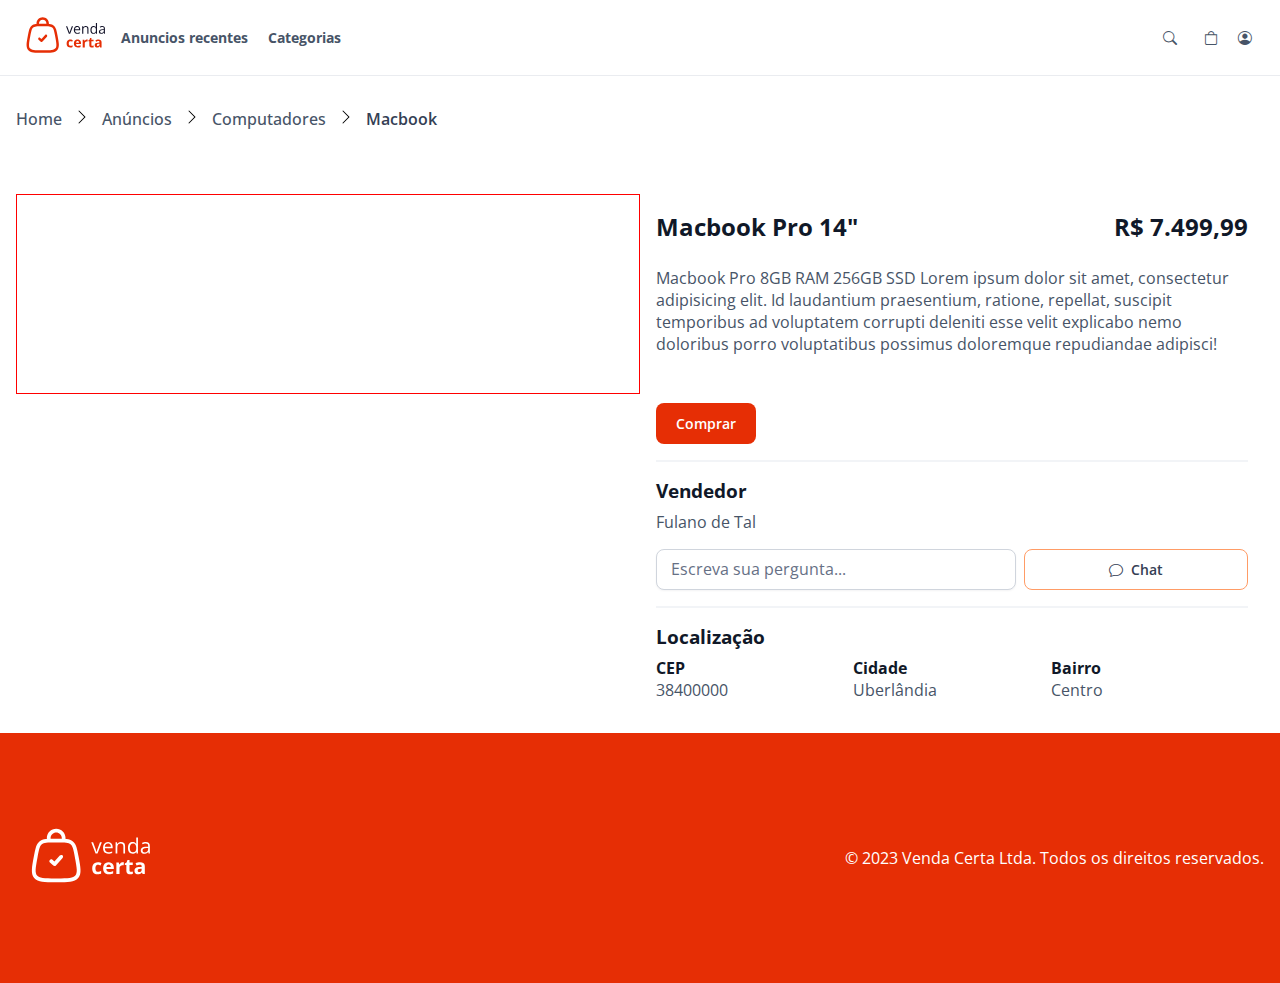
==== announcement.html @ 32ae6186 "[ADD] Announcement page" ====
<!DOCTYPE html>
<html lang="pt-BR">
  <head>
    <meta charset="UTF-8" />
    <meta name="viewport" content="width=device-width, initial-scale=1.0" />
    <link rel="stylesheet" href="/style/announcement.css" />
    <link rel="stylesheet" href="/style/main.css" />
    <link rel="stylesheet" href="/style/navbar.css" />
    <link rel="stylesheet" href="/style/footer.css" />

    <link
      rel="shortcut icon"
      href="./assets/logo/favicon.ico"
      type="image/x-icon"
    />

    <!-- Bootstrap Icons -->
    <link
      rel="stylesheet"
      href="https://cdn.jsdelivr.net/npm/bootstrap-icons@1.10.5/font/bootstrap-icons.css"
    />
    <title>Venda Certa</title>
  </head>

  <body>
    <header>
      <nav class="navbar container">
        <a href="index.html" class="navbar__logo">
          <img
            src="./assets/logo/logo-default.svg"
            alt="Venda Certa logo"
            height="50"
          />
        </a>

        <ul class="navbar__links list--none list--inline">
          <li class="navbar__link">
            <a href="#recent-announcements" class="link--no-underline"
              >Anuncios recentes</a
            >
          </li>
          <li class="navbar__link">
            <a href="#categories" class="link--no-underline">Categorias</a>
          </li>
        </ul>

        <ul class="navbar__cta list--none list--inline">
          <li>
            <button class="fab fab--md" onclick="modalSearchbar()">
              <i class="bi bi-search"></i>
            </button>
          </li>

          <li class="navbar__link">
            <a href="#" class="link--no-underline"><i class="bi bi-bag"></i></a>
          </li>
          <li class="navbar__link">
            <a href="login.html" class="link--no-underline"
              ><i class="bi bi-person-circle"></i
            ></a>
          </li>

          <li>
            <button
              class="fab fab--md navbar__toggle"
              onclick="openHamburgerMenu()"
            >
              <i class="bi bi-list"></i>
            </button>
          </li>
        </ul>
      </nav>
    </header>

    <main>
      <nav class="container">
        <ul class="breadcrumb list--none list--inline">
          <li class="breadcrumb__link">
            <a class="link--no-underline" href="index.html">Home</a>
          </li>
          <li class="breadcrumb__link">
            <a class="link--no-underline" href="#">Anúncios</a>
          </li>
          <li class="breadcrumb__link">
            <a class="link--no-underline" href="#">Computadores</a>
          </li>
          <li class="breadcrumb__link breadcrumb__link--active">
            <a class="link--no-underline" href="#">Macbook</a>
          </li>
        </ul>
      </nav>

      <section class="container">
        <div class="announcement">
          <div class="announcement__gallery"></div>
          <div class="announcement__info">
            <div class="announcement__header">
              <h2 class="announcement__title">Macbook Pro 14"</h2>
              <h2 class="announcement__price">R$ 7.499,99</h2>
              <p class="announcement__description">
                Macbook Pro 8GB RAM 256GB SSD Lorem ipsum dolor sit amet,
                consectetur adipisicing elit. Id laudantium praesentium,
                ratione, repellat, suscipit temporibus ad voluptatem corrupti
                deleniti esse velit explicabo nemo doloribus porro voluptatibus
                possimus doloremque repudiandae adipisci!
              </p>
            </div>

            <button class="button--md button--primary">Comprar</button>

            <hr />

            <div class="announcement__seller-wrapper">
              <h3 class="announcement__seller">Vendedor</h3>
              <p class="announcement__seller">Fulano de Tal</p>

              <form method="post">
                <input
                  class="input--md"
                  type="text"
                  name="message"
                  id="message"
                  placeholder="Escreva sua pergunta..."
                />
                <button
                  type="submit"
                  class="button--md button--outline button-icon--left"
                >
                  <i class="bi bi-chat"></i>Chat
                </button>
              </form>
            </div>

            <hr />

            <div class="announcement__location-wrapper">
              <h3 class="announcement__location">Localização</h3>

              <div class="announcement__location-column">
                <h4 class="announcement__postal-code-title">CEP</h4>
                <p class="announcement__postal-code">38400000</p>
              </div>
              <div class="announcement__location-column">
                <h4 class="announcement__city-title">Cidade</h4>
                <p class="announcement__city">Uberlândia</p>
              </div>
              <div class="announcement__location-column">
                <h4 class="announcement__neighborhood-title">Bairro</h4>
                <p class="announcement__neighborhood">Centro</p>
              </div>
            </div>
          </div>
        </div>
      </section>
    </main>
    <footer>
      <div class="footer container">
        <a href="index.html" class="footer__logo">
          <img
            src="./assets/logo/logo-dark.svg"
            alt="Venda Certa logo"
            height="75"
          />
        </a>

        <p class="footer__copyright">
          © 2023 Venda Certa Ltda. Todos os direitos reservados.
        </p>
      </div>
    </footer>

    <script src="./js/searchbar-modal.js"></script>
    <script src="./js/searchbar-dropdown.js"></script>
    <script src="./js/hamburger-menu.js"></script>
  </body>
</html>
---- style/announcement.css ----
main {
    min-height: calc(100vh - 250px);
}
.announcement {
    display: flex;
    flex-wrap: wrap;
}

.announcement__gallery {
    width: 100%;
    flex: 1 1 auto;
    height: 200px;
    border: 1px solid red;
}

.announcement__info {
    width: 100%;
    flex: 1 1 auto;

    padding: 16px;
}

.announcement__info div:has(h3) h3 {
    margin-bottom: 8px;
}

.announcement__header {
    display: flex;
    flex-wrap: wrap;
}

.announcement__title {
    flex: 1 0 50%;
    margin-bottom: 24px;
}

.announcement__price {
    flex: 1 0 50%;
    margin-bottom: 24px;
    text-align: end;
}

.announcement__description {
    flex: 1 0 100%;
    height: 112px;
    margin-bottom: 24px;
    overflow: hidden;
    text-overflow: ellipsis;
}

.announcement__seller-wrapper form {
    display: flex;
    column-gap: 8px;
    margin-top: 16px;
}

.announcement__seller-wrapper form > input {
    flex: 1 1 auto;
}

.announcement__seller-wrapper form > button {
    width: max-content;
    flex: 1 0 auto;
}

.announcement__location-wrapper {
    width: 100%;
    display: flex;
    flex-wrap: wrap;
}

.announcement__location {
    flex: 1 0 100%;
}

.announcement__location-column {
    flex: 1 1 33.33%;
}


/* Small devices (landscape phones, 576px and up) */
@media (min-width: 576px) {
    .announcement__gallery {
        width: 50%;
    }

    .announcement__info {
        width: 50%;
    }
}

/* Medium devices (tablets, 768px and up) */
@media (min-width: 768px) {}

/* Large devices (desktops, 992px and up) */
@media (min-width: 992px) {}

/* X-Large devices (large desktops, 1200px and up) */
@media (min-width: 1200px) {}

/* XX-Large devices (larger desktops, 1400px and up) */
@media (min-width: 1400px) {}
---- style/main.css ----
/* X-Small devices (portrait phones, less than 576px)
 No media query for `xs` since this is the default in Bootstrap */

@import url("https://fonts.googleapis.com/css2?family=Open+Sans:ital,wght@0,300;0,400;0,500;0,600;0,700;0,800;1,300;1,400;1,500;1,600;1,700;1,800&display=swap");

:root {
  --orange-25: #fff9f5;
  --orange-50: #fff4ed;
  --orange-100: #ffe6d5;
  --orange-200: #ffd6ae;
  --orange-300: #ff9c66;
  --orange-400: #ff692e;
  --orange-500: #ff4405;
  --orange-600: #e62e05;
  --orange-700: #bc1b06;
  --orange-800: #97180c;
  --orange-900: #771a0d;
  --orange-950: #57130a;

  --red-25: #fffbfa;
  --red-50: #fef3f2;
  --red-100: #fee4e2;
  --red-200: #fecdca;
  --red-300: #fda29b;
  --red-400: #f97066;
  --red-500: #f04438;
  --red-600: #d92d20;
  --red-700: #b42318;
  --red-800: #912018;
  --red-900: #7a271a;
  --red-950: #55160c;

  --gray-25: #fcfcfd;
  --gray-50: #f9fafb;
  --gray-100: #f2f4f7;
  --gray-200: #eaecf0;
  --gray-300: #d0d5dd;
  --gray-400: #98a2b3;
  --gray-500: #667085;
  --gray-600: #475467;
  --gray-700: #344054;
  --gray-900: #101828;
  --gray-950: #0c111d;
}

* {
  box-sizing: border-box;
  margin: 0;
  padding: 0;

  font-family: "Open Sans", sans-serif;
  color: var(--gray-600);
}

/* body {
  min-height: 100%;
} */

h1,
h2,
h3,
h4,
h5 {
  color: var(--gray-900);
}

.list--none {
  list-style-type: none;
}

.list--inline li {
  display: inline-block;
}

.link--no-underline {
  text-decoration: none;
}

/* BUTTONS */
button {
  border-radius: 8px;
  border: none;
  cursor: pointer;
  font-weight: 600;
}

.button--sm {
  height: 37px;
  padding: 8px 12px;
  font-size: 14px;
}

.button--md {
  height: 41px;
  padding: 10px 20px;
  font-size: 14px;
}

.button--lg {
  height: 48px;
  padding: 12px 20px;
  font-size: 16px;
}

.button-icon--left i {
  margin-right: 8px;
}

.button-icon--right i {
  margin-left: 8px;
}

.fab {
  background-color: transparent;
}

.fab--xs {
  border-radius: 100%;
  width: 32px;
  height: 32px;
  padding: 4px;
  font-size: 12px;
}

.fab--sm {
  border-radius: 100%;
  width: 40px;
  height: 40px;
  padding: 8px;
  font-size: 14px;
}

.fab--md {
  border-radius: 100%;
  width: 44px;
  height: 44px;
  padding: 10px;
  font-size: 14px;
}

.fab--lg {
  border-radius: 100%;
  width: 48px;
  height: 48px;
  padding: 12px;
  font-size: 16px;
}

.fab--xl {
  border-radius: 100%;
  width: 52px;
  height: 52px;
  padding: 14px;
  font-size: 16px;
}

.fab--white i {
  color: #fff;
}

.fab:hover i {
  color: var(--orange-600);
}

.button--primary {
  color: #fff;
  background-color: var(--orange-600);
}

.button--primary:hover {
  background-color: var(--orange-700);
}

.button--primary:focus {
  outline: 3px solid var(--orange-100);
}

.button--primary:disabled {
  background-color: var(--orange-200);
}

.button--primary i {
  color: #fff;
}

.button--secundary {
  color: var(--orange-700);
  background-color: #fff;
}

.button--secundary:hover {
  color: var(--orange-800);
  background-color: var(--orange-50);
}

.button--secundary:focus {
  color: var(--orange-700);
  background-color: var(--orange-100);
}

.button--secundary:disabled {
  color: var(--gray-300);
  background-color: #fff;
}

.button--secundary i {
  color: var(--orange-700);
}

.button--outline {
  color: var(--gray-700);
  background-color: #fff;
  border: 1px solid var(--orange-300);
}

.button--outline:hover {
  background-color: var(--orange-50);
}

.button--outline:focus {
  background-color: #fff;
  border: 1px solid var(--orange-300);
  outline: 3px solid var(--orange-100);
}

.button--outline:disabled {
  color: var(--gray-300);
  background-color: #fff;
  border: 1px solid var(--orange-200);
}

.button--outline i {
  color: var(--gray-700);
}

/* FORM */
.form-field {
  display: flex;
  flex-direction: column;
  gap: 6px;
  margin-bottom: 24px;
}

.form-field--inline {
  display: flex;
  flex-direction: row;
  margin-bottom: 16px;
}

.label {
  color: var(--gray-700);
  font-weight: 500;
}

.hint {
  color: var(--gray-600);
  font-size: 14px;
  font-style: normal;
  font-weight: 400;
  line-height: 20px;
}

.hint--error {
  color: var(--red-500);
  font-size: 14px;
  font-style: normal;
  font-weight: 400;
  line-height: 20px;
}

::placeholder {
  color: var(--gray-500);
}

input:is([type=text], [type=email], [type=password], [type=search]),
select,
textarea {
  background-color: #fff;
  border-radius: 8px;
  border: 1px solid var(--gray-300);
  box-shadow: 0px 1px 2px 0px rgba(16, 24, 40, 0.05);
  font: normal 16px/120% "Open Sans", sans-serif;
  color: var(--gray-900);
}

input:focus-visible,
select:focus-visible,
textarea:focus-visible {
  border: 1px solid var(--orange-300);
  box-shadow: 0px 0px 0px 4px var(--orange-100),
    0px 1px 2px 0px rgba(16, 24, 40, 0.05);
  outline: none;
}

input:invalid,
select:invalid,
textarea:invalid {
  border: 1px solid var(--red-300);
  box-shadow: 0px 1px 2px 0px rgba(16, 24, 40, 0.05);
  outline: none;
}

input:invalid:focus-visible {
  box-shadow: 0px 0px 0px 4px var(--red-100),
    0px 1px 2px 0px rgba(16, 24, 40, 0.05);
}

.input--md {
  padding: 10px 14px;
}

/* BREADCRUMB */
.breadcrumb {
  margin: 16px 0 32px;
}

.breadcrumb__link a {
  color: var(--gray-600);
  font-weight: 500;
}

.breadcrumb__link::after {
  content: url(../assets/icons/chevron-right.svg);
  margin: 0 8px;
}

.breadcrumb__link:last-child:after {
  content: none;
}

.breadcrumb__link--active a {
  color: var(--gray-700);
  font-weight: 600;
}

/* BADGES */
.badge {
  font-size: 14px;
  font-weight: 500;

  margin-right: 8px;
  padding: 4px 14px;
  border: 1px solid;
  border-radius: 16px;
  white-space: nowrap;
}

.badge--orange {
  background-color: var(--orange-50);
  border-color: var(--orange-200);
  color: var(--orange-700);
}

/* SEARCHBAR */
.search-wrapper {
  display: none;
  position: fixed;
  z-index: 1;
  left: 0;
  top: 0;
  width: 100%;
  height: 100%;
  overflow: auto;
  background-color: rgb(0, 0, 0);
  background-color: rgba(0, 0, 0, 0.6);

  padding: 8px;
}

.search-wrapper__fields {
  display: flex;
  justify-content: space-between;
  align-items: center;
  background-color: #fff;
  border-radius: 25px;
}

.search-wrapper__fields input {
  width: calc(100% - 150px);
  border: none;
  box-shadow: none;
}

:is(.search-wrapper__fields) :is(button, input):focus-visible {
  border: none;
  box-shadow: none;
  outline: none;
}

.search-wrapper__fields button:active {
  border: none;
  box-shadow: none;
  outline: none;
}

.search-wrapper__button--filter,
.search-wrapper__button--submit {
  height: 41px;
  border-radius: 25px;
}

.search-wrapper__button--close {
  display: flex;
  justify-content: end;
}

.search-wrapper__dropdown {
  position: relative;
}

.search-wrapper__filters {
  display: none;
  position: absolute;
  top: 48px;

  width: 100%;
  background-color: #fff;
  border-radius: 16px;
  padding: 16px;
}

.search-wrapper__filters>section {
  margin-bottom: 16px;
}

.category {
  margin: 16px 0 32px;
}

.category__list {
  display: flex;
  flex-wrap: nowrap;
  justify-content: flex-start;
  align-items: center;
  overflow: auto;
}

/* GENERAL CLASSES */

.section__title {
  color: var(--gray-600);
  margin: 24px 0 16px;
}

.section__subtitle {
  color: var(--gray-600);
  margin-bottom: 8px;
}

/* HERO */

.hero {
  width: 100%;
  height: 400px;
  background: var(--orange-100) url("../assets/images/girl-headphone.jpg") no-repeat center;
  background-size: cover;
  margin: 16px 0 32px;
}

main>section {
  padding: 0 16px;
}

.recent-announcements {
  margin: 16px 0 32px;
}

.recent-announcements__list {
  display: flex;
  flex-wrap: wrap;
  justify-content: space-between;
  align-items: flex-start;
  gap: 32px 8px;
}

.product-card {
  max-width: calc(50% - 8px);
}

.product-card__thumbnail-wrap {
  padding-top: 100%;
  position: relative;
  background-color: var(--gray-200);
  border-radius: 8px;
}


.product-card__image {
  position: absolute;
  top: 0;
  left: 0;
  bottom: 0;
  right: 0;
  border-radius: 8px;

  display: flex;
  justify-content: center;
  align-items: center;
}

.product-card__image>img {
  width: 80%;
  mix-blend-mode: multiply;
  transition: all .2s ease-in-out;
}

.product-card:hover .product-card__image>img {
  transform: scale(1.1);
}

.product-card__body {
  display: flex;
  flex-wrap: wrap;
}

.product-card__title {
  flex-basis: 50%;
  margin: 8px 0;
  white-space: nowrap;
  overflow: hidden;
  text-overflow: ellipsis;
}

.product-card__price {
  flex-basis: 50%;
  text-align: end;
  margin: 8px 0;
  white-space: nowrap;
  overflow: hidden;
  text-overflow: ellipsis;
}

.product-card__description {
  flex-basis: 100%;
  margin: 8px 0;
  white-space: nowrap;
  overflow: hidden;
  text-overflow: ellipsis;
}

hr {
  margin: 16px 0;
  height: 2px;
  background: var(--gray-100);
  border: none;
}

/* BOOTSTRAP CLASSES */
.w-100 {
  width: 100%;
}

.vw-100 {
  width: 100vw;
}

.vh-100 {
  width: 100vh;
}

.show {
  display: block;
}

.open {
  display: flex !important;
}

.container,
.container-sm,
.container-md,
.container-lg,
.container-xl,
.container-xxl,
.container-fluid {
  width: 100%;
  margin: auto;
  padding: 16px;
}

.radio-inputs {
  position: relative;
  display: flex;
  flex-wrap: wrap;
  border-radius: 8px;
  background-color: var(--gray-50);
  box-shadow: 0px 1px 2px 0px rgba(16, 24, 40, 0.05);
  padding: 4px;
  max-width: 100%;
  font-size: 14px;
}

.radio-inputs .radio {
  flex: 1 1 auto;
  text-align: center;
}

.radio-inputs .radio input {
  display: none;
}

.radio-inputs .radio .name {
  display: flex;
  cursor: pointer;
  align-items: center;
  justify-content: center;
  border-radius: 8px;
  border: none;
  padding: 10px 20px;
  height: 41px;
  color: var(--gray-700);
  transition: all .15s ease-in-out;
}

.radio-inputs .radio input:checked+.name {
  color: var(--orange-700);
  background-color: var(--orange-100);
  font-family: 600;
}

.form-field--inline {
  display: flex;
  flex-wrap: wrap;
  gap: 8px;
}

.form-field--inline .form-field {
  flex: 1;
  margin: 0;
}




/* Small devices (landscape phones, 576px and up) */
@media (min-width: 576px) {}

/* Medium devices (tablets, 768px and up) */
@media (min-width: 768px) {}

/* Large devices (desktops, 992px and up) */
@media (min-width: 992px) {}

/* X-Large devices (large desktops, 1200px and up) */
@media (min-width: 1200px) {}

/* XX-Large devices (larger desktops, 1400px and up) */
@media (min-width: 1400px) {}
---- style/navbar.css ----
header {
    width: 100%;
    background-color: #fff;
    /* border-bottom: 1px solid #dfe2e1; */
    border-bottom: 1px solid var(--gray-200);
}

.navbar {
    display: flex;
    flex-wrap: wrap;
    /* justify-content: space-between; */
    align-items: center;
    padding: 10px 16px;
}

.navbar__logo {
    margin-right: auto;
    order: 1;
}

.navbar__cta {
    order: 2;
}

.navbar__links {
    display: none;
    width: 100%;
    /* display: flex; */
    flex-direction: column;
    justify-content: center;
    align-items: flex-end;
    margin-right: auto;
    order: 3;
}

.navbar__link>* {
    font-size: 0.875rem;
    font-weight: 700;
    color: var(--gray-600);
    line-height: 1.8;
    padding: 0.5rem;
}

.navbar__link:hover > .link--no-underline,
.link--no-underline:hover > * {
    color: var(--orange-600);
}

.navbar__toggle {
    display: block;
}


/* Small devices (landscape phones, 576px and up) */
@media (min-width: 576px) {
    .navbar__cta {
        order: 3;
    }
    .navbar__links {
        order: 2;
        width: max-content;
    }
    .navbar__links {
        flex-direction: row;
    }

}

/* Medium devices (tablets, 768px and up) */
@media (min-width: 768px) {
    .navbar__logo {
        margin-right: 0;
    }

    .navbar__links {
        display: block;
    }

    .navbar__toggle {
        display: none;
    }
}

/* Large devices (desktops, 992px and up) */
@media (min-width: 992px) {}

/* X-Large devices (large desktops, 1200px and up) */
@media (min-width: 1200px) {}

/* XX-Large devices (larger desktops, 1400px and up) */
@media (min-width: 1400px) {}
---- style/footer.css ----
footer {
    width: 100%;
    height: 250px;
    background-color: var(--orange-600);
}

.footer {
    display: flex;
    flex-wrap: wrap;
    justify-content: center;
    align-items: center;

    height: 100%;
    padding: 16px;
}

.footer__copyright {
    color: #fff;
    text-align: center;
}

/* Small devices (landscape phones, 576px and up) */
@media (min-width: 576px) {}

/* Medium devices (tablets, 768px and up) */
@media (min-width: 768px) {
    .footer {
        justify-content: space-between;
        align-items: center;
    }
    .footer__copyright {
        text-align: end;
    }
}

/* Large devices (desktops, 992px and up) */
@media (min-width: 992px) {}

/* X-Large devices (large desktops, 1200px and up) */
@media (min-width: 1200px) {}

/* XX-Large devices (larger desktops, 1400px and up) */
@media (min-width: 1400px) {}
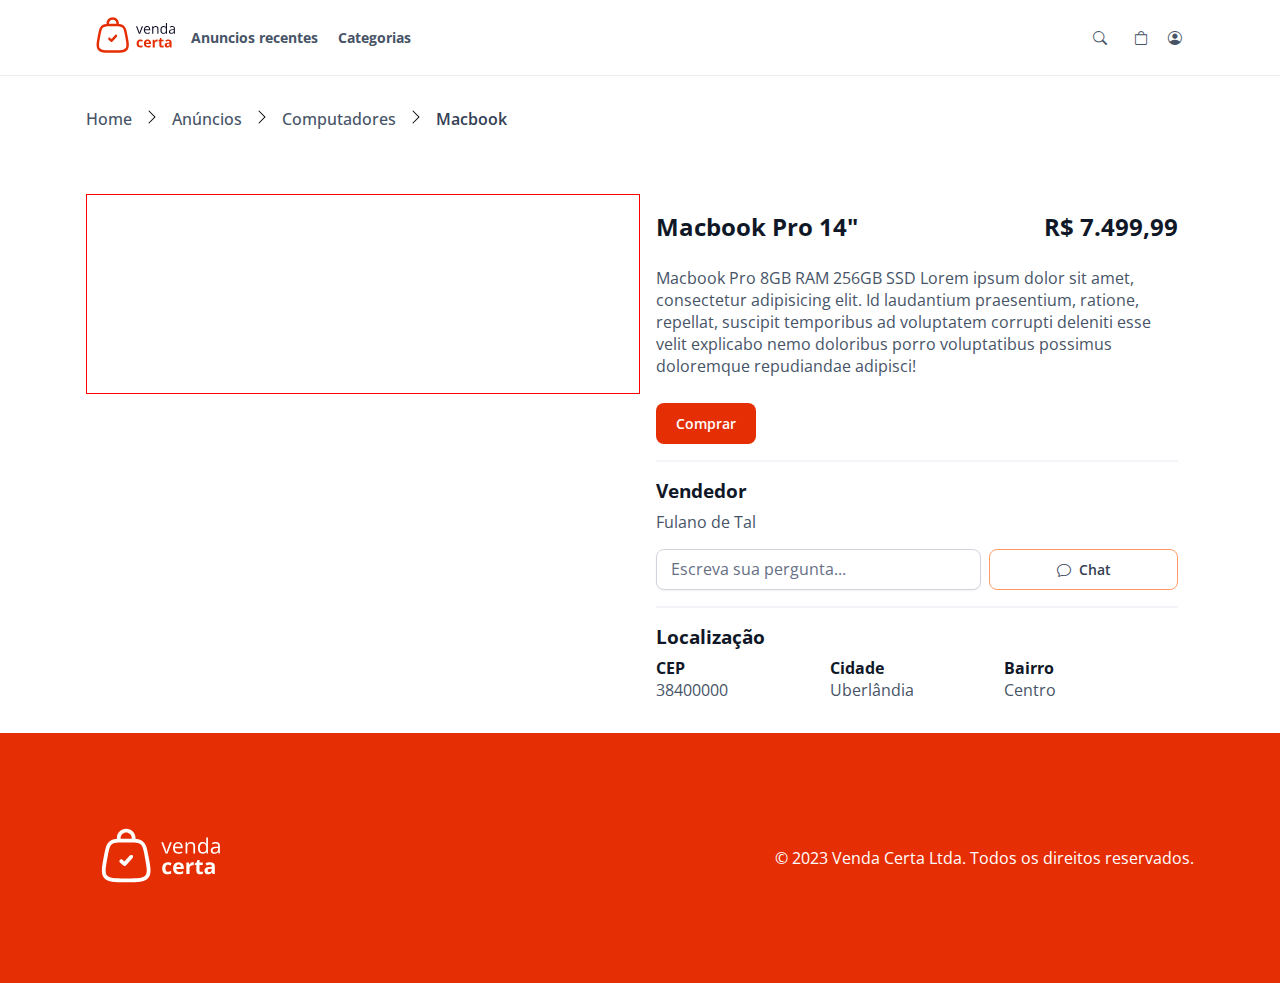
==== commit e2b39963: "[FIX] Scrollbar in category list" ====
--- a/announcement.html
+++ b/announcement.html
@@ -35,12 +35,12 @@
 
         <ul class="navbar__links list--none list--inline">
           <li class="navbar__link">
-            <a href="#recent-announcements" class="link--no-underline"
+            <a href="index.html#recent-announcements" class="link--no-underline"
               >Anuncios recentes</a
             >
           </li>
           <li class="navbar__link">
-            <a href="#categories" class="link--no-underline">Categorias</a>
+            <a href="index.html#categories" class="link--no-underline">Categorias</a>
           </li>
         </ul>
 
--- a/style/main.css
+++ b/style/main.css
@@ -52,6 +52,31 @@
   color: var(--gray-600);
 }
 
+html {
+  scroll-behavior: smooth;
+}
+
+::-webkit-scrollbar {
+  width: 8px;
+  height: 8px;
+}
+
+/* Track */
+::-webkit-scrollbar-track {
+  background: var(--gray-100);
+}
+
+/* Handle */
+::-webkit-scrollbar-thumb {
+  background: var(--orange-600);
+  border-radius: 12px;
+}
+
+/* Handle on hover */
+::-webkit-scrollbar-thumb:hover {
+  background: var(--orange-700);
+}
+
 /* body {
   min-height: 100%;
 } */
@@ -410,8 +435,10 @@
 
 .search-wrapper__filters {
   display: none;
-  position: absolute;
-  top: 48px;
+  /* position: absolute;
+  top: 64px; */
+
+  margin-top: 8px;
 
   width: 100%;
   background-color: #fff;
@@ -432,7 +459,8 @@
   flex-wrap: nowrap;
   justify-content: flex-start;
   align-items: center;
-  overflow: auto;
+  overflow-x: scroll;
+  padding-bottom: 16px;
 }
 
 /* GENERAL CLASSES */
@@ -630,19 +658,108 @@
 }
 
 
-
-
 /* Small devices (landscape phones, 576px and up) */
+@media (min-width: 576px) {
+
+  .container,
+  .container-sm {
+    width: 540px;
+  }
+
+  .container-md,
+  .container-lg,
+  .container-xl,
+  .container-xxl,
+  .container-fluid {
+    width: 100%;
+  }
+
+  .product-card {
+    max-width: calc(33% - 8px);
+  }
+}
+
 @media (min-width: 576px) {}
 
 /* Medium devices (tablets, 768px and up) */
+@media (min-width: 768px) {
+  .hero {
+    border-radius: 16px;
+  }
+
+  .container,
+  .container-sm,
+  .container-md {
+    width: 720px;
+  }
+
+  .container-lg,
+  .container-xl,
+  .container-xxl,
+  .container-fluid {
+    width: 100%;
+  }
+
+  .radio-inputs {
+    width: calc(50% - 8px);
+  }
+}
+
 @media (min-width: 768px) {}
 
 /* Large devices (desktops, 992px and up) */
+@media (min-width: 992px) {
+
+  .container,
+  .container-sm,
+  .container-md,
+  .container-lg {
+    width: 960px;
+  }
+
+  .container-xl,
+  .container-xxl,
+  .container-fluid {
+    width: 100%;
+  }
+}
+
 @media (min-width: 992px) {}
 
 /* X-Large devices (large desktops, 1200px and up) */
+@media (min-width: 1200px) {
+
+  .container,
+  .container-sm,
+  .container-md,
+  .container-lg,
+  .container-xl {
+    width: 1140px;
+  }
+
+  .container-xxl,
+  .container-fluid {
+    width: 100%;
+  }
+}
+
 @media (min-width: 1200px) {}
 
 /* XX-Large devices (larger desktops, 1400px and up) */
+@media (min-width: 1400px) {
+
+  .container,
+  .container-sm,
+  .container-md,
+  .container-lg,
+  .container-xl,
+  .container-xxl {
+    width: 1320px;
+  }
+
+  .container-fluid {
+    width: 100%;
+  }
+}
+
 @media (min-width: 1400px) {}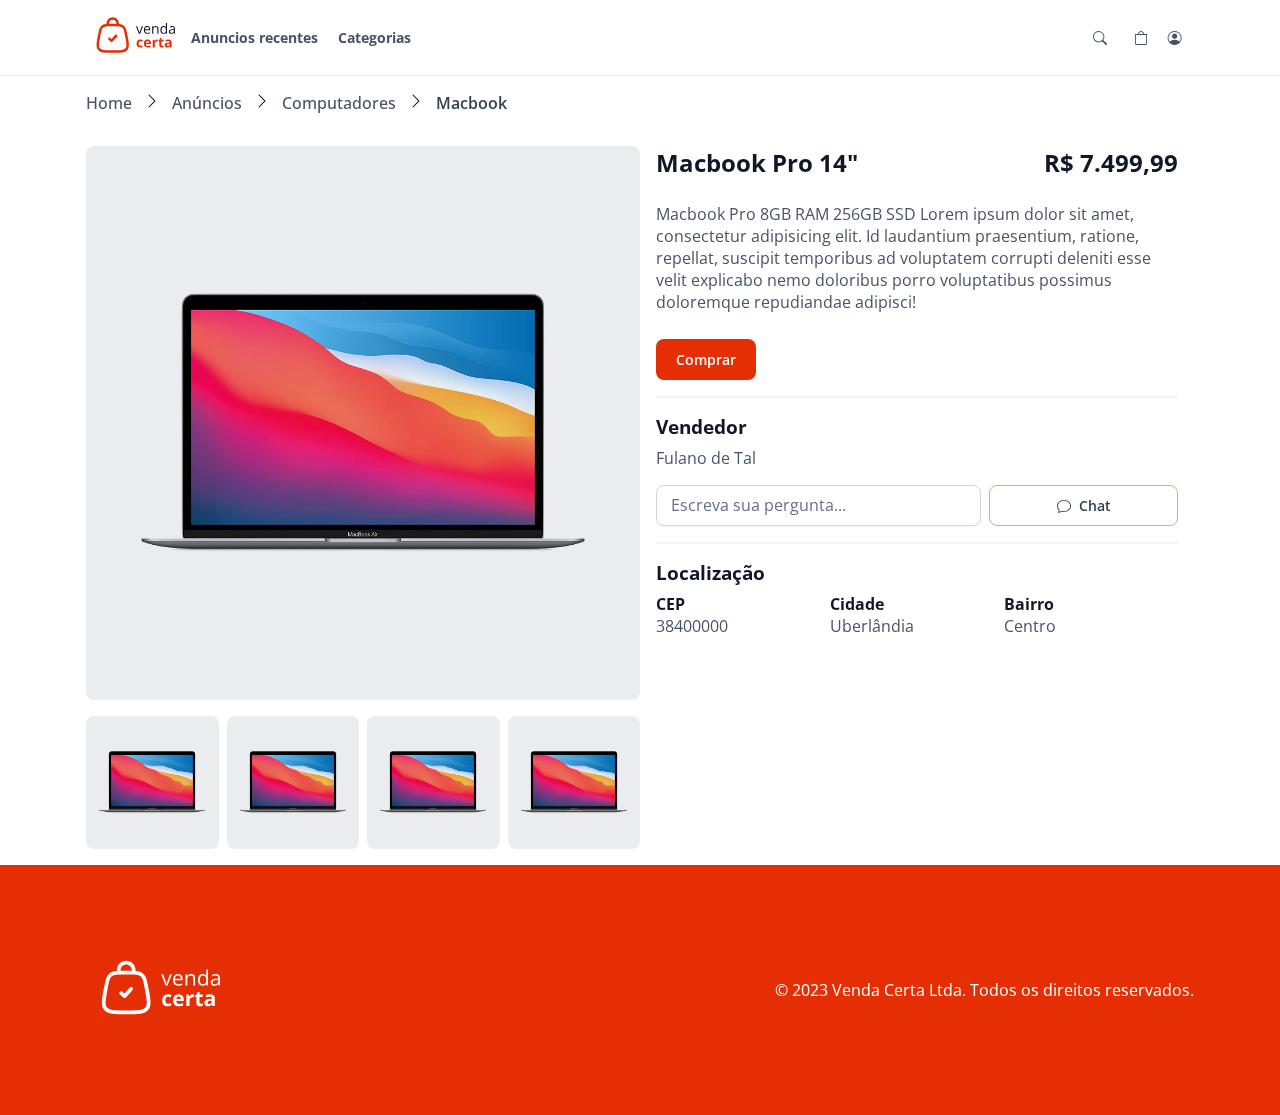
==== commit 27dc0423: "[FEAT] Announcement gallery" ====
--- a/announcement.html
+++ b/announcement.html
@@ -35,12 +35,12 @@
 
         <ul class="navbar__links list--none list--inline">
           <li class="navbar__link">
-            <a href="index.html#recent-announcements" class="link--no-underline"
+            <a href="#recent-announcements" class="link--no-underline"
               >Anuncios recentes</a
             >
           </li>
           <li class="navbar__link">
-            <a href="index.html#categories" class="link--no-underline">Categorias</a>
+            <a href="#categories" class="link--no-underline">Categorias</a>
           </li>
         </ul>
 
@@ -92,7 +92,28 @@
 
       <section class="container">
         <div class="announcement">
-          <div class="announcement__gallery"></div>
+          <div class="announcement__wrapper">
+            <div class="announcement__gallery">
+              <div class="gallery__main-img" class="active">
+                <img src="assets/images/products/macbook.jpg" alt="" />
+              </div>
+              <ul class="gallery__miniatures-wrapper">
+                <li class="gallery__miniatures">
+                  <img src="assets/images/products/macbook.jpg" src="" alt="" onclick="currentSlide(1)" />
+                </li>
+                <li class="gallery__miniatures">
+                  <img src="assets/images/products/macbook.jpg" src="" alt=""/>
+                </li>
+                <li class="gallery__miniatures">
+                  <img src="assets/images/products/macbook.jpg" src="" alt=""/>
+                </li>
+                <li class="gallery__miniatures">
+                  <img src="assets/images/products/macbook.jpg" src="" alt=""/>
+                </li>
+              </ul>
+            </div>
+          </div>
+
           <div class="announcement__info">
             <div class="announcement__header">
               <h2 class="announcement__title">Macbook Pro 14"</h2>
@@ -172,5 +193,6 @@
     <script src="./js/searchbar-modal.js"></script>
     <script src="./js/searchbar-dropdown.js"></script>
     <script src="./js/hamburger-menu.js"></script>
+    <script src="./js/gallery.js"></script>
   </body>
 </html>
--- a/style/announcement.css
+++ b/style/announcement.css
@@ -1,23 +1,46 @@
 main {
     min-height: calc(100vh - 250px);
 }
+
 .announcement {
     display: flex;
     flex-wrap: wrap;
 }
 
-.announcement__gallery {
+.announcement__wrapper {
     width: 100%;
     flex: 1 1 auto;
-    height: 200px;
-    border: 1px solid red;
 }
+
+.gallery__main-img,
+.gallery__miniatures {
+    display: flex;
+    justify-content: center;
+    align-items: center;
+
+    background-color: var(--gray-200);
+    border-radius: 8px;
+
+    aspect-ratio: 1/1;
+}
+
+.gallery__main-img img,
+.gallery__miniatures img {
+    width: 80%;
+    mix-blend-mode: darken;
+}
+
+.gallery__miniatures-wrapper {
+    margin-top: 16px;
+    display: flex;
+    gap: 8px;
+}
+
 
 .announcement__info {
     width: 100%;
     flex: 1 1 auto;
-
-    padding: 16px;
+    padding: 16px 0;
 }
 
 .announcement__info div:has(h3) h3 {
@@ -54,11 +77,11 @@
     margin-top: 16px;
 }
 
-.announcement__seller-wrapper form > input {
+.announcement__seller-wrapper form>input {
     flex: 1 1 auto;
 }
 
-.announcement__seller-wrapper form > button {
+.announcement__seller-wrapper form>button {
     width: max-content;
     flex: 1 0 auto;
 }
@@ -80,12 +103,13 @@
 
 /* Small devices (landscape phones, 576px and up) */
 @media (min-width: 576px) {
-    .announcement__gallery {
+    .announcement__wrapper {
         width: 50%;
     }
 
     .announcement__info {
         width: 50%;
+        padding: 0 16px;
     }
 }
 
--- a/style/main.css
+++ b/style/main.css
@@ -336,7 +336,8 @@
 
 /* BREADCRUMB */
 .breadcrumb {
-  margin: 16px 0 32px;
+  /* margin: 16px 0; */
+  /* margin: 16px 0 32px; */
 }
 
 .breadcrumb__link a {
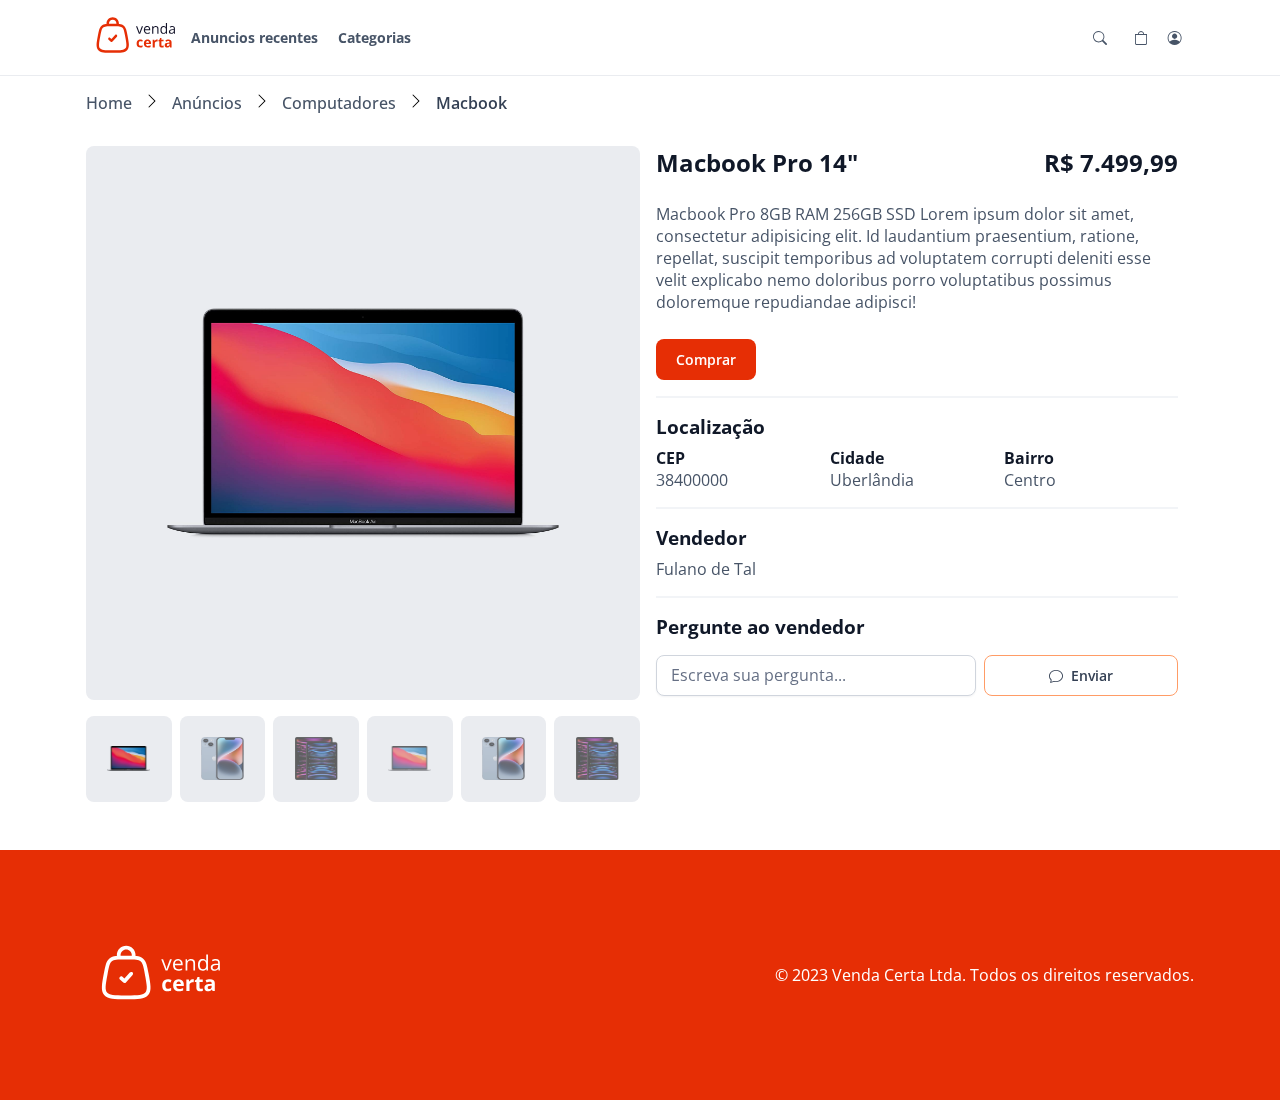
==== commit 13fb8c34: "[FIX] Announcement gallery" ====
--- a/announcement.html
+++ b/announcement.html
@@ -73,6 +73,126 @@
     </header>
 
     <main>
+      <div id="searchbar" class="search-wrapper">
+        <form method="post">
+          <div class="container search-wrapper__button--close">
+            <!-- CLOSE MODAL BUTTON -->
+            <button
+              type="button"
+              class="fab fab--white fab--xl"
+              onclick="closeModalSearchbar()"
+            >
+              <i class="bi bi-x-lg"></i>
+            </button>
+          </div>
+          <div class="container search-wrapper__dropdown">
+            <div class="search-wrapper__fields">
+              <!-- FILTER BUTTON -->
+              <button
+                type="button"
+                class="search-wrapper__button--filter button--md button-icon--right"
+                onclick="openSearchDrowpdown()"
+              >
+                Filtrar <i class="bi bi-filter"></i>
+              </button>
+
+              <!-- FILTER INPUT -->
+              <input
+                class="input--md search-wrapper__input"
+                type="text"
+                name="search-input"
+                id="search-input"
+                placeholder="Procurar por..."
+              />
+
+              <!-- SUBMIT BUTTON -->
+              <button
+                type="submit"
+                class="search-wrapper__button--submit button--primary button--md fab--sm"
+              >
+                <i class="bi bi-search"></i>
+              </button>
+            </div>
+
+            <!-- DROPDOWN -->
+            <div id="searchbar-dropdown" class="search-wrapper__filters">
+              <h3 class="section__title">Filtrar por:</h3>
+              <section>
+                <h4 class="section__subtitle">Palavra chave</h4>
+
+                <div class="radio-inputs">
+                  <label class="radio">
+                    <input
+                      type="radio"
+                      id="title"
+                      name="key-word"
+                      value="title"
+                      checked=""
+                    />
+                    <span class="name">Título</span>
+                  </label>
+                  <label class="radio">
+                    <input
+                      type="radio"
+                      id="description"
+                      name="key-word"
+                      value="description"
+                    />
+                    <span class="name">Descrição</span>
+                  </label>
+                </div>
+              </section>
+
+              <section>
+                <h4 class="section__subtitle">Valor</h4>
+
+                <div class="form-field--inline">
+                  <div class="form-field">
+                    <label for="min-value">Mínimo</label>
+                    <input
+                      class="input--md"
+                      type="text"
+                      name="min-value"
+                      id="min-value"
+                    />
+                  </div>
+                  <div class="form-field">
+                    <label for="max-value">Máximo</label>
+                    <input
+                      class="input--md"
+                      type="text"
+                      name="max-value"
+                      id="max-value"
+                    />
+                  </div>
+                </div>
+              </section>
+
+              <section>
+                <h4 class="section__subtitle">Categoria</h4>
+
+                <div class="form-field">
+                  <select class="input--md" name="category" id="category">
+                    <option value="">Todas as categorias</option>
+                    <option value="automoveis">Automóveis</option>
+                    <option value="imoveis">Imóveis</option>
+                    <option value="eletronicos">Eletrônicos</option>
+                    <option value="celulares">Celulares</option>
+                    <option value="moda">Moda</option>
+                    <option value="beleza">Beleza</option>
+                    <option value="esporte">Esporte</option>
+                    <option value="lazer">Lazer</option>
+                    <option value="musica">Música</option>
+                    <option value="hobbies">Hobbies</option>
+                    <option value="artigos-infantis">Artigos infantis</option>
+                  </select>
+                </div>
+              </section>
+            </div>
+          </div>
+        </form>
+      </div>
+
       <nav class="container">
         <ul class="breadcrumb list--none list--inline">
           <li class="breadcrumb__link">
@@ -93,25 +213,72 @@
       <section class="container">
         <div class="announcement">
           <div class="announcement__wrapper">
-            <div class="announcement__gallery">
-              <div class="gallery__main-img" class="active">
-                <img src="assets/images/products/macbook.jpg" alt="" />
-              </div>
-              <ul class="gallery__miniatures-wrapper">
-                <li class="gallery__miniatures">
-                  <img src="assets/images/products/macbook.jpg" src="" alt="" onclick="currentSlide(1)" />
-                </li>
-                <li class="gallery__miniatures">
-                  <img src="assets/images/products/macbook.jpg" src="" alt=""/>
-                </li>
-                <li class="gallery__miniatures">
-                  <img src="assets/images/products/macbook.jpg" src="" alt=""/>
-                </li>
-                <li class="gallery__miniatures">
-                  <img src="assets/images/products/macbook.jpg" src="" alt=""/>
-                </li>
-              </ul>
-            </div>
+            <div class="gallery__main-img">
+              <div class="mySlides">
+                <img src="assets/images/products/macbook.jpg" />
+              </div>
+    
+              <div class="mySlides">
+                <img src="assets/images/products/iphone.jpg" />
+              </div>
+    
+              <div class="mySlides">
+                <img src="assets/images/products/ipad-pro.jpeg" />
+              </div>
+    
+              <div class="mySlides">
+                <img src="assets/images/products/macbook.jpg" />
+              </div>
+    
+              <div class="mySlides">
+                <img src="assets/images/products/iphone.jpg" />
+              </div>
+    
+              <div class="mySlides">
+                <img src="assets/images/products/ipad-pro.jpeg" />
+              </div>
+            </div>
+    
+            <ul class="gallery__miniatures-wrapper list--none">
+              <li class="gallery__miniatures cursor" onclick="currentSlide(1)">
+                <img class="demo" src="assets/images/products/macbook.jpg" alt="" />
+              </li>
+              <li class="gallery__miniatures cursor" onclick="currentSlide(2)">
+                <img
+                  class="demo cursor"
+                  src="assets/images/products/iphone.jpg"
+                  alt=""
+                />
+              </li>
+              <li class="gallery__miniatures cursor" onclick="currentSlide(3)">
+                <img
+                  class="demo"
+                  src="assets/images/products/ipad-pro.jpeg"
+                  alt=""
+                />
+              </li>
+              <li class="gallery__miniatures cursor" onclick="currentSlide(4)">
+                <img
+                  class="demo"
+                  src="assets/images/products/macbook.jpg"
+                  alt=""
+                />
+              </li>
+              <li class="gallery__miniatures cursor" onclick="currentSlide(5)">
+                <img
+                  class="demo"
+                  src="assets/images/products/iphone.jpg"
+                  alt=""
+                />
+              </li>
+              <li class="gallery__miniatures cursor" onclick="currentSlide(6)">
+                <img
+                  class="demo"
+                  src="assets/images/products/ipad-pro.jpeg"
+                  alt=""
+                />
+              </li>
+            </ul>
           </div>
 
           <div class="announcement__info">
@@ -131,10 +298,31 @@
 
             <hr />
 
+            <div class="announcement__location-wrapper">
+              <h3 class="announcement__location">Localização</h3>
+
+              <div class="announcement__location-column">
+                <h4 class="announcement__postal-code-title">CEP</h4>
+                <p class="announcement__postal-code">38400000</p>
+              </div>
+              <div class="announcement__location-column">
+                <h4 class="announcement__city-title">Cidade</h4>
+                <p class="announcement__city">Uberlândia</p>
+              </div>
+              <div class="announcement__location-column">
+                <h4 class="announcement__neighborhood-title">Bairro</h4>
+                <p class="announcement__neighborhood">Centro</p>
+              </div>
+            </div>
+
             <div class="announcement__seller-wrapper">
+              <hr />
               <h3 class="announcement__seller">Vendedor</h3>
               <p class="announcement__seller">Fulano de Tal</p>
-
+            </div>
+            <div class="chat">
+              <hr />
+              <h3>Pergunte ao vendedor</h3>
               <form method="post">
                 <input
                   class="input--md"
@@ -147,31 +335,16 @@
                   type="submit"
                   class="button--md button--outline button-icon--left"
                 >
-                  <i class="bi bi-chat"></i>Chat
+                  <i class="bi bi-chat"></i>Enviar
                 </button>
               </form>
             </div>
-
-            <hr />
-
-            <div class="announcement__location-wrapper">
-              <h3 class="announcement__location">Localização</h3>
-
-              <div class="announcement__location-column">
-                <h4 class="announcement__postal-code-title">CEP</h4>
-                <p class="announcement__postal-code">38400000</p>
-              </div>
-              <div class="announcement__location-column">
-                <h4 class="announcement__city-title">Cidade</h4>
-                <p class="announcement__city">Uberlândia</p>
-              </div>
-              <div class="announcement__location-column">
-                <h4 class="announcement__neighborhood-title">Bairro</h4>
-                <p class="announcement__neighborhood">Centro</p>
-              </div>
-            </div>
           </div>
         </div>
+      </section>
+
+      <section class="container">
+        
       </section>
     </main>
     <footer>
--- a/style/announcement.css
+++ b/style/announcement.css
@@ -13,27 +13,34 @@
 }
 
 .gallery__main-img,
-.gallery__miniatures {
+.gallery__miniatures,
+.mySlides {
     display: flex;
     justify-content: center;
     align-items: center;
 
     background-color: var(--gray-200);
     border-radius: 8px;
+    padding: 16px;
 
     aspect-ratio: 1/1;
 }
 
-.gallery__main-img img,
-.gallery__miniatures img {
+.mySlides>img,
+.gallery__miniatures>img {
     width: 80%;
-    mix-blend-mode: darken;
+    max-height: 80%;
+    mix-blend-mode: multiply;
 }
 
 .gallery__miniatures-wrapper {
     margin-top: 16px;
     display: flex;
     gap: 8px;
+}
+
+.gallery__miniatures {
+    flex: 1;
 }
 
 
@@ -71,17 +78,17 @@
     text-overflow: ellipsis;
 }
 
-.announcement__seller-wrapper form {
+.chat form {
     display: flex;
     column-gap: 8px;
     margin-top: 16px;
 }
 
-.announcement__seller-wrapper form>input {
+.chat form>input {
     flex: 1 1 auto;
 }
 
-.announcement__seller-wrapper form>button {
+.chat form>button {
     width: max-content;
     flex: 1 0 auto;
 }
@@ -99,6 +106,34 @@
 .announcement__location-column {
     flex: 1 1 33.33%;
 }
+
+
+
+/* Hide the images by default */
+.mySlides {
+    display: none;
+    width: 100%;
+    height: 100%;
+}
+
+/* Add a pointer when hovering over the thumbnail images */
+.cursor {
+    cursor: pointer;
+}
+
+/* Add a transparency effect for thumnbail images */
+.demo {
+    opacity: 0.6;
+}
+
+.active,
+.demo:hover {
+    opacity: 1;
+}
+
+
+
+
 
 
 /* Small devices (landscape phones, 576px and up) */
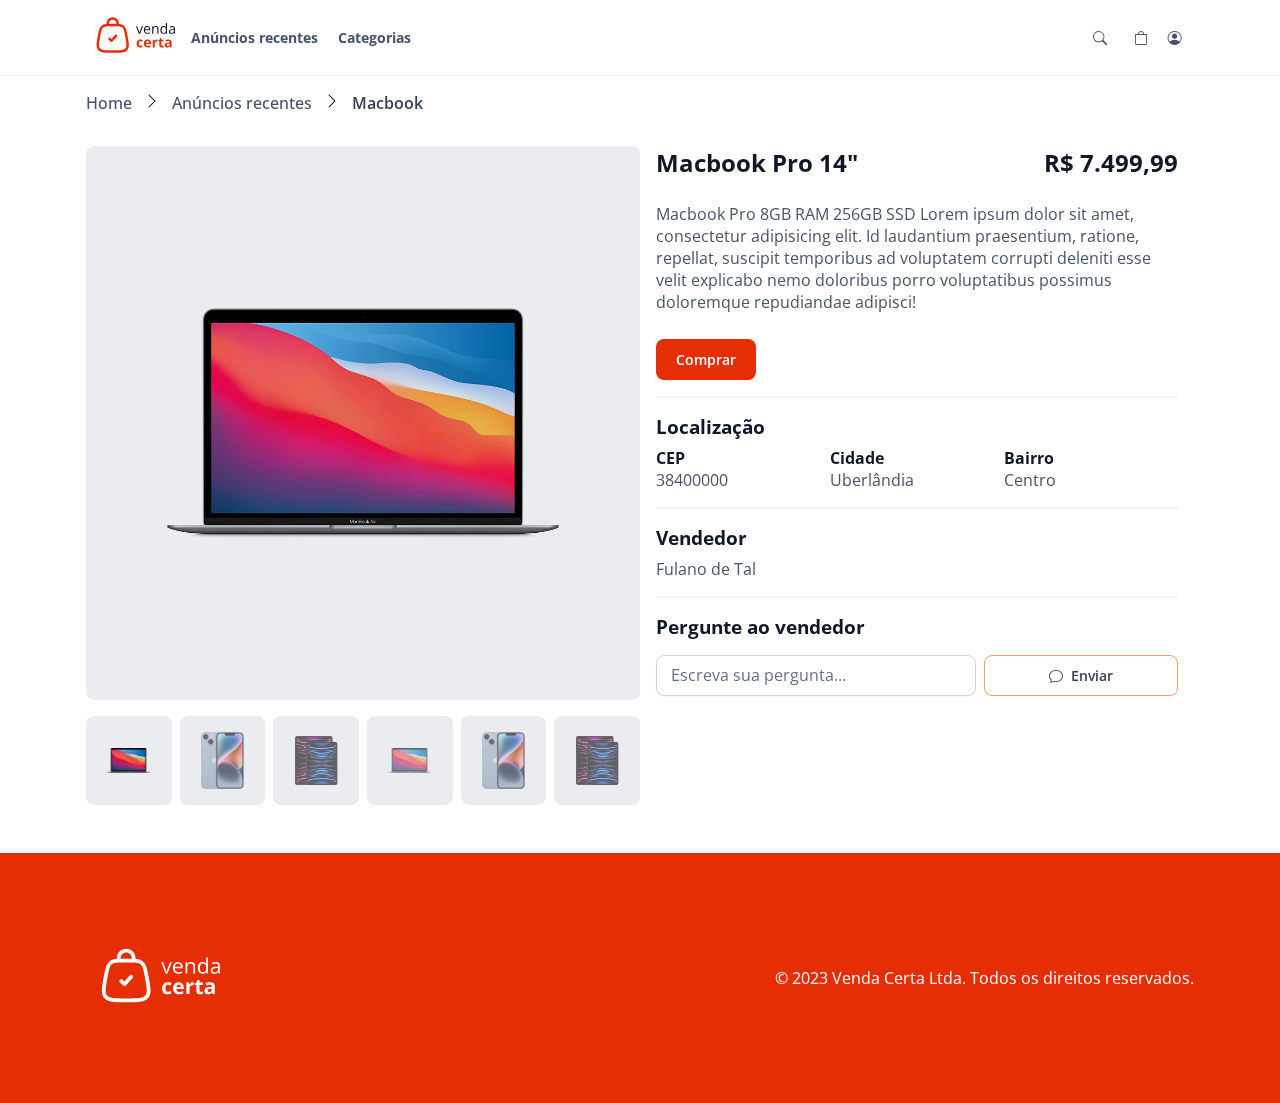
==== commit 27482671: "[FIX] Hero section" ====
--- a/announcement.html
+++ b/announcement.html
@@ -36,7 +36,7 @@
         <ul class="navbar__links list--none list--inline">
           <li class="navbar__link">
             <a href="#recent-announcements" class="link--no-underline"
-              >Anuncios recentes</a
+              >Anúncios recentes</a
             >
           </li>
           <li class="navbar__link">
@@ -199,10 +199,7 @@
             <a class="link--no-underline" href="index.html">Home</a>
           </li>
           <li class="breadcrumb__link">
-            <a class="link--no-underline" href="#">Anúncios</a>
-          </li>
-          <li class="breadcrumb__link">
-            <a class="link--no-underline" href="#">Computadores</a>
+            <a class="link--no-underline" href="index.html#recent-announcements">Anúncios recentes</a>
           </li>
           <li class="breadcrumb__link breadcrumb__link--active">
             <a class="link--no-underline" href="#">Macbook</a>
--- a/style/announcement.css
+++ b/style/announcement.css
@@ -29,7 +29,6 @@
 .mySlides>img,
 .gallery__miniatures>img {
     width: 80%;
-    max-height: 80%;
     mix-blend-mode: multiply;
 }
 
--- a/style/main.css
+++ b/style/main.css
@@ -481,9 +481,25 @@
 .hero {
   width: 100%;
   height: 400px;
-  background: var(--orange-100) url("../assets/images/girl-headphone.jpg") no-repeat center;
+  background: linear-gradient(rgba(0, 0, 0, 0.4), rgba(0, 0, 0, 0.4)), url("../assets/images/girl-headphone.jpg") no-repeat center;
   background-size: cover;
   margin: 16px 0 32px;
+  padding: 16px;
+
+  display: flex;
+  flex-direction: column;
+  justify-content: flex-start;
+  align-items: flex-start;
+}
+
+.hero__title {
+  font-size: 2.5rem;
+  margin-bottom: 24px;
+}
+
+.hero__title,
+.hero__subtitle {
+  color: #fff;
 }
 
 main>section {
@@ -543,28 +559,32 @@
 }
 
 .product-card__title {
-  flex-basis: 50%;
-  margin: 8px 0;
-  white-space: nowrap;
-  overflow: hidden;
-  text-overflow: ellipsis;
-}
-
-.product-card__price {
-  flex-basis: 50%;
-  text-align: end;
-  margin: 8px 0;
-  white-space: nowrap;
-  overflow: hidden;
-  text-overflow: ellipsis;
-}
-
-.product-card__description {
   flex-basis: 100%;
   margin: 8px 0;
   white-space: nowrap;
   overflow: hidden;
   text-overflow: ellipsis;
+}
+
+.product-card__price {
+  flex-basis: 100%;
+  /* text-align: end; */
+  margin: 8px 0;
+  white-space: nowrap;
+  overflow: hidden;
+  text-overflow: ellipsis;
+}
+
+.product-card__description {
+  flex-basis: 100%;
+  margin: 8px 0;
+  /* white-space: nowrap;
+  overflow: hidden;
+  text-overflow: ellipsis; */
+  display: -webkit-box;
+  -webkit-line-clamp: 2;
+  -webkit-box-orient: vertical;
+  overflow: hidden;
 }
 
 hr {
@@ -685,6 +705,7 @@
 /* Medium devices (tablets, 768px and up) */
 @media (min-width: 768px) {
   .hero {
+    justify-content: center;
     border-radius: 16px;
   }
 
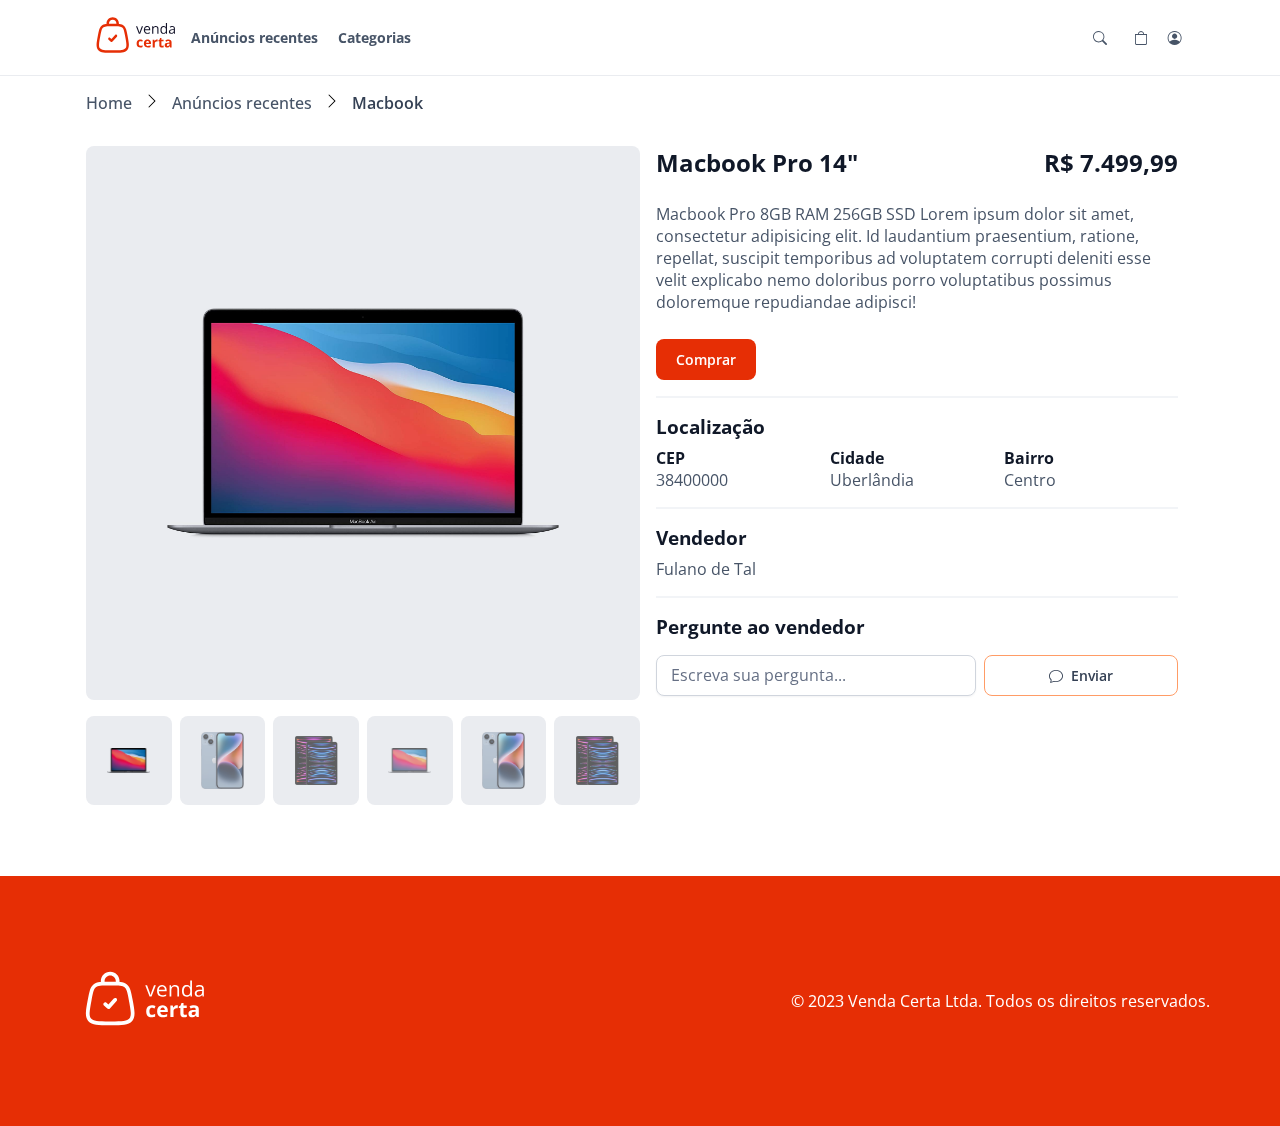
==== commit e86df46d: "[ADD] My profile page" ====
--- a/announcement.html
+++ b/announcement.html
@@ -3,10 +3,10 @@
   <head>
     <meta charset="UTF-8" />
     <meta name="viewport" content="width=device-width, initial-scale=1.0" />
-    <link rel="stylesheet" href="/style/announcement.css" />
-    <link rel="stylesheet" href="/style/main.css" />
-    <link rel="stylesheet" href="/style/navbar.css" />
-    <link rel="stylesheet" href="/style/footer.css" />
+    <link rel="stylesheet" href="./style/announcement.css" />
+    <link rel="stylesheet" href="./style/main.css" />
+    <link rel="stylesheet" href="./style/navbar.css" />
+    <link rel="stylesheet" href="./style/footer.css" />
 
     <link
       rel="shortcut icon"
@@ -25,7 +25,7 @@
   <body>
     <header>
       <nav class="navbar container">
-        <a href="index.html" class="navbar__logo">
+        <a href="index.php" class="navbar__logo">
           <img
             src="./assets/logo/logo-default.svg"
             alt="Venda Certa logo"
@@ -35,12 +35,12 @@
 
         <ul class="navbar__links list--none list--inline">
           <li class="navbar__link">
-            <a href="#recent-announcements" class="link--no-underline"
+            <a href="index.php#recent-announcements" class="link--no-underline"
               >Anúncios recentes</a
             >
           </li>
           <li class="navbar__link">
-            <a href="#categories" class="link--no-underline">Categorias</a>
+            <a href="index.php#categories" class="link--no-underline">Categorias</a>
           </li>
         </ul>
 
@@ -55,7 +55,7 @@
             <a href="#" class="link--no-underline"><i class="bi bi-bag"></i></a>
           </li>
           <li class="navbar__link">
-            <a href="login.html" class="link--no-underline"
+            <a href="login.php" class="link--no-underline"
               ><i class="bi bi-person-circle"></i
             ></a>
           </li>
@@ -196,10 +196,12 @@
       <nav class="container">
         <ul class="breadcrumb list--none list--inline">
           <li class="breadcrumb__link">
-            <a class="link--no-underline" href="index.html">Home</a>
+            <a class="link--no-underline" href="index.php">Home</a>
           </li>
           <li class="breadcrumb__link">
-            <a class="link--no-underline" href="index.html#recent-announcements">Anúncios recentes</a>
+            <a class="link--no-underline" href="index.php#recent-announcements"
+              >Anúncios recentes</a
+            >
           </li>
           <li class="breadcrumb__link breadcrumb__link--active">
             <a class="link--no-underline" href="#">Macbook</a>
@@ -214,31 +216,35 @@
               <div class="mySlides">
                 <img src="assets/images/products/macbook.jpg" />
               </div>
-    
+
               <div class="mySlides">
                 <img src="assets/images/products/iphone.jpg" />
               </div>
-    
+
               <div class="mySlides">
                 <img src="assets/images/products/ipad-pro.jpeg" />
               </div>
-    
+
               <div class="mySlides">
                 <img src="assets/images/products/macbook.jpg" />
               </div>
-    
+
               <div class="mySlides">
                 <img src="assets/images/products/iphone.jpg" />
               </div>
-    
+
               <div class="mySlides">
                 <img src="assets/images/products/ipad-pro.jpeg" />
               </div>
             </div>
-    
+
             <ul class="gallery__miniatures-wrapper list--none">
               <li class="gallery__miniatures cursor" onclick="currentSlide(1)">
-                <img class="demo" src="assets/images/products/macbook.jpg" alt="" />
+                <img
+                  class="demo"
+                  src="assets/images/products/macbook.jpg"
+                  alt=""
+                />
               </li>
               <li class="gallery__miniatures cursor" onclick="currentSlide(2)">
                 <img
@@ -340,13 +346,11 @@
         </div>
       </section>
 
-      <section class="container">
-        
-      </section>
+      <section class="container"></section>
     </main>
-    <footer>
-      <div class="footer container">
-        <a href="index.html" class="footer__logo">
+    <footer class="footer--primary">
+      <div class="footer__content container">
+        <a href="index.php" class="footer__logo">
           <img
             src="./assets/logo/logo-dark.svg"
             alt="Venda Certa logo"
@@ -354,7 +358,7 @@
           />
         </a>
 
-        <p class="footer__copyright">
+        <p class="footer__copyright--primary">
           © 2023 Venda Certa Ltda. Todos os direitos reservados.
         </p>
       </div>
--- a/style/main.css
+++ b/style/main.css
@@ -30,6 +30,18 @@
   --red-900: #7a271a;
   --red-950: #55160c;
 
+  --green-25: #f6fef9;
+  --green-50: #ecfdf3;
+  --green-100: #d1fadf;
+  --green-200: #a6f4c5;
+  --green-300: #6ce9a6;
+  --green-400: #32d583;
+  --green-500: #12b76a;
+  --green-600: #039855;
+  --green-700: #027a48;
+  --green-800: #05603a;
+  --green-900: #054f31;
+
   --gray-25: #fcfcfd;
   --gray-50: #f9fafb;
   --gray-100: #f2f4f7;
@@ -81,6 +93,39 @@
   min-height: 100%;
 } */
 
+.message {
+  width: 100%;
+  margin-top: 32px;
+  padding: 16px;
+  border-radius: 8px;
+
+  display: flex;
+  justify-content: space-between;
+  align-items: center;
+}
+
+.message>p {
+  font-size: 14px;
+  font-weight: 600;
+  margin: 0 !important;
+}
+
+/* .message .close-button {
+  cursor: pointer;
+}
+
+.message .close-button > i {
+  color: inherit;
+} */
+
+.message--warning {
+  background-color: var(--red-50);
+}
+
+.message--warning>p {
+  color: var(--red-700);
+}
+
 h1,
 h2,
 h3,
@@ -101,9 +146,17 @@
   text-decoration: none;
 }
 
+.link-as-button {
+  border-radius: 8px !important;
+  border: none;
+  cursor: pointer;
+  font-weight: 600;
+  text-decoration: none;
+}
+
 /* BUTTONS */
 button {
-  border-radius: 8px;
+  border-radius: 8px !important;
   border: none;
   cursor: pointer;
   font-weight: 600;
@@ -187,6 +240,14 @@
   color: var(--orange-600);
 }
 
+.fab--warning i {
+  color: var(--red-700);
+}
+
+.fab--warning:hover i {
+  color: var(--red-800);
+}
+
 .button--primary {
   color: #fff;
   background-color: var(--orange-600);
@@ -258,12 +319,22 @@
   color: var(--gray-700);
 }
 
+.button--transparent {
+  background: transparent;
+  border: none;
+}
+
+.button--transparent:hover,
+.button--transparent:hover i {
+  color: var(--orange-600);
+}
+
 /* FORM */
 .form-field {
   display: flex;
   flex-direction: column;
   gap: 6px;
-  margin-bottom: 24px;
+  margin-bottom: 22px;
 }
 
 .form-field--inline {
@@ -278,19 +349,18 @@
 }
 
 .hint {
-  color: var(--gray-600);
   font-size: 14px;
   font-style: normal;
   font-weight: 400;
   line-height: 20px;
 }
 
+.hint--default {
+  color: var(--gray-600);
+}
+
 .hint--error {
   color: var(--red-500);
-  font-size: 14px;
-  font-style: normal;
-  font-weight: 400;
-  line-height: 20px;
 }
 
 ::placeholder {
@@ -467,6 +537,8 @@
 /* GENERAL CLASSES */
 
 .section__title {
+  font-size: 24px;
+  font-weight: bold;
   color: var(--gray-600);
   margin: 24px 0 16px;
 }
--- a/style/navbar.css
+++ b/style/navbar.css
@@ -41,8 +41,12 @@
     padding: 0.5rem;
 }
 
-.navbar__link:hover > .link--no-underline,
-.link--no-underline:hover > * {
+.navbar__link a:active {
+    background: #fff !important;
+}
+
+.navbar__link:hover>.link--no-underline,
+.link--no-underline:hover>* {
     color: var(--orange-600);
 }
 
@@ -56,10 +60,12 @@
     .navbar__cta {
         order: 3;
     }
+
     .navbar__links {
         order: 2;
         width: max-content;
     }
+
     .navbar__links {
         flex-direction: row;
     }
--- a/style/footer.css
+++ b/style/footer.css
@@ -1,35 +1,58 @@
-footer {
+main {
+    min-height: calc(100vh - 100px);
+}
+
+.footer__content {
+    display: flex;
+    flex-wrap: wrap;
+    justify-content: center;
+    align-items: center;
+    
+    height: 100%;
+    padding: 0;
+}
+
+.footer__copyright--primary {
+    color: #fff;
+    text-align: center;
+}
+
+.footer__copyright--secundary {
+    color: var(--gray-700);
+    text-align: center;
+}
+
+.footer--primary {
     width: 100%;
     height: 250px;
     background-color: var(--orange-600);
 }
 
-.footer {
-    display: flex;
-    flex-wrap: wrap;
-    justify-content: center;
-    align-items: center;
-
-    height: 100%;
-    padding: 16px;
+.footer--secundary {
+    width: 100%;
+    height: 150px;
+    background-color: var(--gray-200);
+    position: static;
+    bottom: 0;
 }
 
-.footer__copyright {
-    color: #fff;
-    text-align: center;
-}
+
 
 /* Small devices (landscape phones, 576px and up) */
 @media (min-width: 576px) {}
 
 /* Medium devices (tablets, 768px and up) */
 @media (min-width: 768px) {
-    .footer {
+    .footer__content {
         justify-content: space-between;
         align-items: center;
     }
     .footer__copyright {
         text-align: end;
+    }
+
+    .footer--secundary {
+        height: 100px;
     }
 }
 
